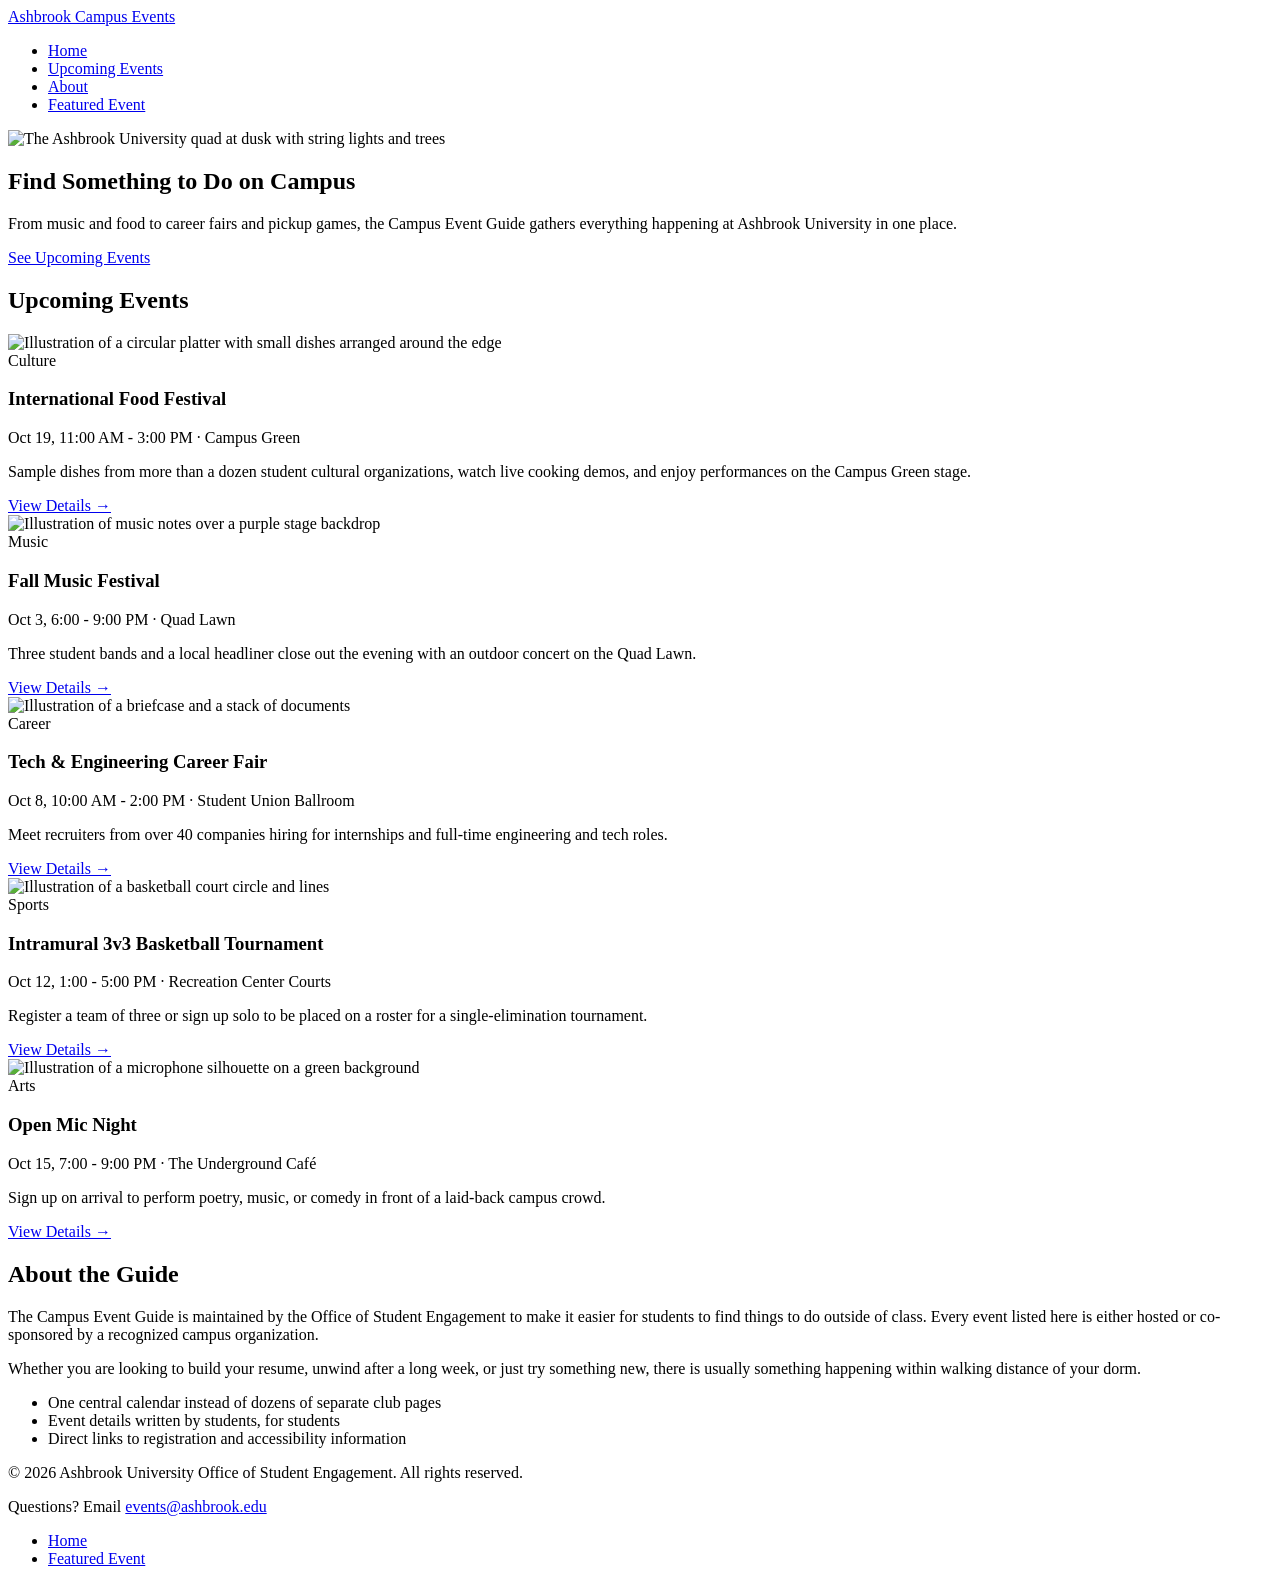
==== index.html @ 9178e4f9 "Structure" ====
<!DOCTYPE html>
<!--
  Name: [Pranav Bellie]
  Date: 09.18.2026
  CSC 372-01

  This is the index.html home page for the Ashbrook University Campus
  Event Guide, built for the Office of Student Engagement. It introduces
  the site, lists upcoming campus events in a grid, and explains what the
  guide offers students.
-->
<html lang="en">
<head>
  <meta charset="UTF-8">
  <meta name="viewport" content="width=device-width, initial-scale=1.0">
  <title>Campus Event Guide - Ashbrook University</title>
  <link rel="stylesheet" href="css/styles.css">
</head>
<body>

  <header id="site-header">
    <a id="logo" href="index.html">Ashbrook Campus Events</a>
    <nav aria-label="Primary">
      <ul>
        <li><a href="index.html">Home</a></li>
        <li><a href="#upcoming-events">Upcoming Events</a></li>
        <li><a href="#about">About</a></li>
        <li><a href="event.html">Featured Event</a></li>
      </ul>
    </nav>
  </header>

  <main>

    <section id="hero">
      <img src="images/hero.png" alt="The Ashbrook University quad at dusk with string lights and trees">
      <div id="hero-content">
        <h1>Find Something to Do on Campus</h1>
        <p>From music and food to career fairs and pickup games, the Campus Event Guide gathers everything happening at Ashbrook University in one place.</p>
        <a id="btn" href="#upcoming-events">See Upcoming Events</a>
      </div>
    </section>

    <section id="upcoming-events">
      <h2>Upcoming Events</h2>

      <div id="events-grid">

        <article class="event-card" id="featured-event">
          <img src="images/event-food.png" alt="Illustration of a circular platter with small dishes arranged around the edge">
          <div class="event-card-body">
            <span class="event-category">Culture</span>
            <h3>International Food Festival</h3>
            <p class="event-meta"><time datetime="2026-10-19T11:00">Oct 19, 11:00 AM - 3:00 PM</time> &middot; Campus Green</p>
            <p>Sample dishes from more than a dozen student cultural organizations, watch live cooking demos, and enjoy performances on the Campus Green stage.</p>
            <a class="card-link" href="event.html">View Details &rarr;</a>
          </div>
        </article>

        <article class="event-card">
          <img src="images/event-music.png" alt="Illustration of music notes over a purple stage backdrop">
          <div class="event-card-body">
            <span class="event-category">Music</span>
            <h3>Fall Music Festival</h3>
            <p class="event-meta"><time datetime="2026-10-03T18:00">Oct 3, 6:00 - 9:00 PM</time> &middot; Quad Lawn</p>
            <p>Three student bands and a local headliner close out the evening with an outdoor concert on the Quad Lawn.</p>
            <a class="card-link" href="#">View Details &rarr;</a>
          </div>
        </article>

        <article class="event-card">
          <img src="images/event-career.png" alt="Illustration of a briefcase and a stack of documents">
          <div class="event-card-body">
            <span class="event-category">Career</span>
            <h3>Tech &amp; Engineering Career Fair</h3>
            <p class="event-meta"><time datetime="2026-10-08T10:00">Oct 8, 10:00 AM - 2:00 PM</time> &middot; Student Union Ballroom</p>
            <p>Meet recruiters from over 40 companies hiring for internships and full-time engineering and tech roles.</p>
            <a class="card-link" href="#">View Details &rarr;</a>
          </div>
        </article>

        <article class="event-card">
          <img src="images/event-sports.png" alt="Illustration of a basketball court circle and lines">
          <div class="event-card-body">
            <span class="event-category">Sports</span>
            <h3>Intramural 3v3 Basketball Tournament</h3>
            <p class="event-meta"><time datetime="2026-10-12T13:00">Oct 12, 1:00 - 5:00 PM</time> &middot; Recreation Center Courts</p>
            <p>Register a team of three or sign up solo to be placed on a roster for a single-elimination tournament.</p>
            <a class="card-link" href="#">View Details &rarr;</a>
          </div>
        </article>

        <article class="event-card">
          <img src="images/event-openmic.png" alt="Illustration of a microphone silhouette on a green background">
          <div class="event-card-body">
            <span class="event-category">Arts</span>
            <h3>Open Mic Night</h3>
            <p class="event-meta"><time datetime="2026-10-15T19:00">Oct 15, 7:00 - 9:00 PM</time> &middot; The Underground Caf&eacute;</p>
            <p>Sign up on arrival to perform poetry, music, or comedy in front of a laid-back campus crowd.</p>
            <a class="card-link" href="#">View Details &rarr;</a>
          </div>
        </article>

      </div>
    </section>

    <section id="about">
      <h2>About the Guide</h2>
      <p>The Campus Event Guide is maintained by the Office of Student Engagement to make it easier for students to find things to do outside of class. Every event listed here is either hosted or co-sponsored by a recognized campus organization.</p>
      <p>Whether you are looking to build your resume, unwind after a long week, or just try something new, there is usually something happening within walking distance of your dorm.</p>
      <ul id="about-benefits">
        <li>One central calendar instead of dozens of separate club pages</li>
        <li>Event details written by students, for students</li>
        <li>Direct links to registration and accessibility information</li>
      </ul>
    </section>

  </main>

  <footer id="site-footer">
    <p>&copy; 2026 Ashbrook University Office of Student Engagement. All rights reserved.</p>
    <p>Questions? Email <a href="mailto:events@ashbrook.edu">events@ashbrook.edu</a></p>
    <nav aria-label="Footer">
      <ul>
        <li><a href="index.html">Home</a></li>
        <li><a href="event.html">Featured Event</a></li>
      </ul>
    </nav>
  </footer>

</body>
</html>
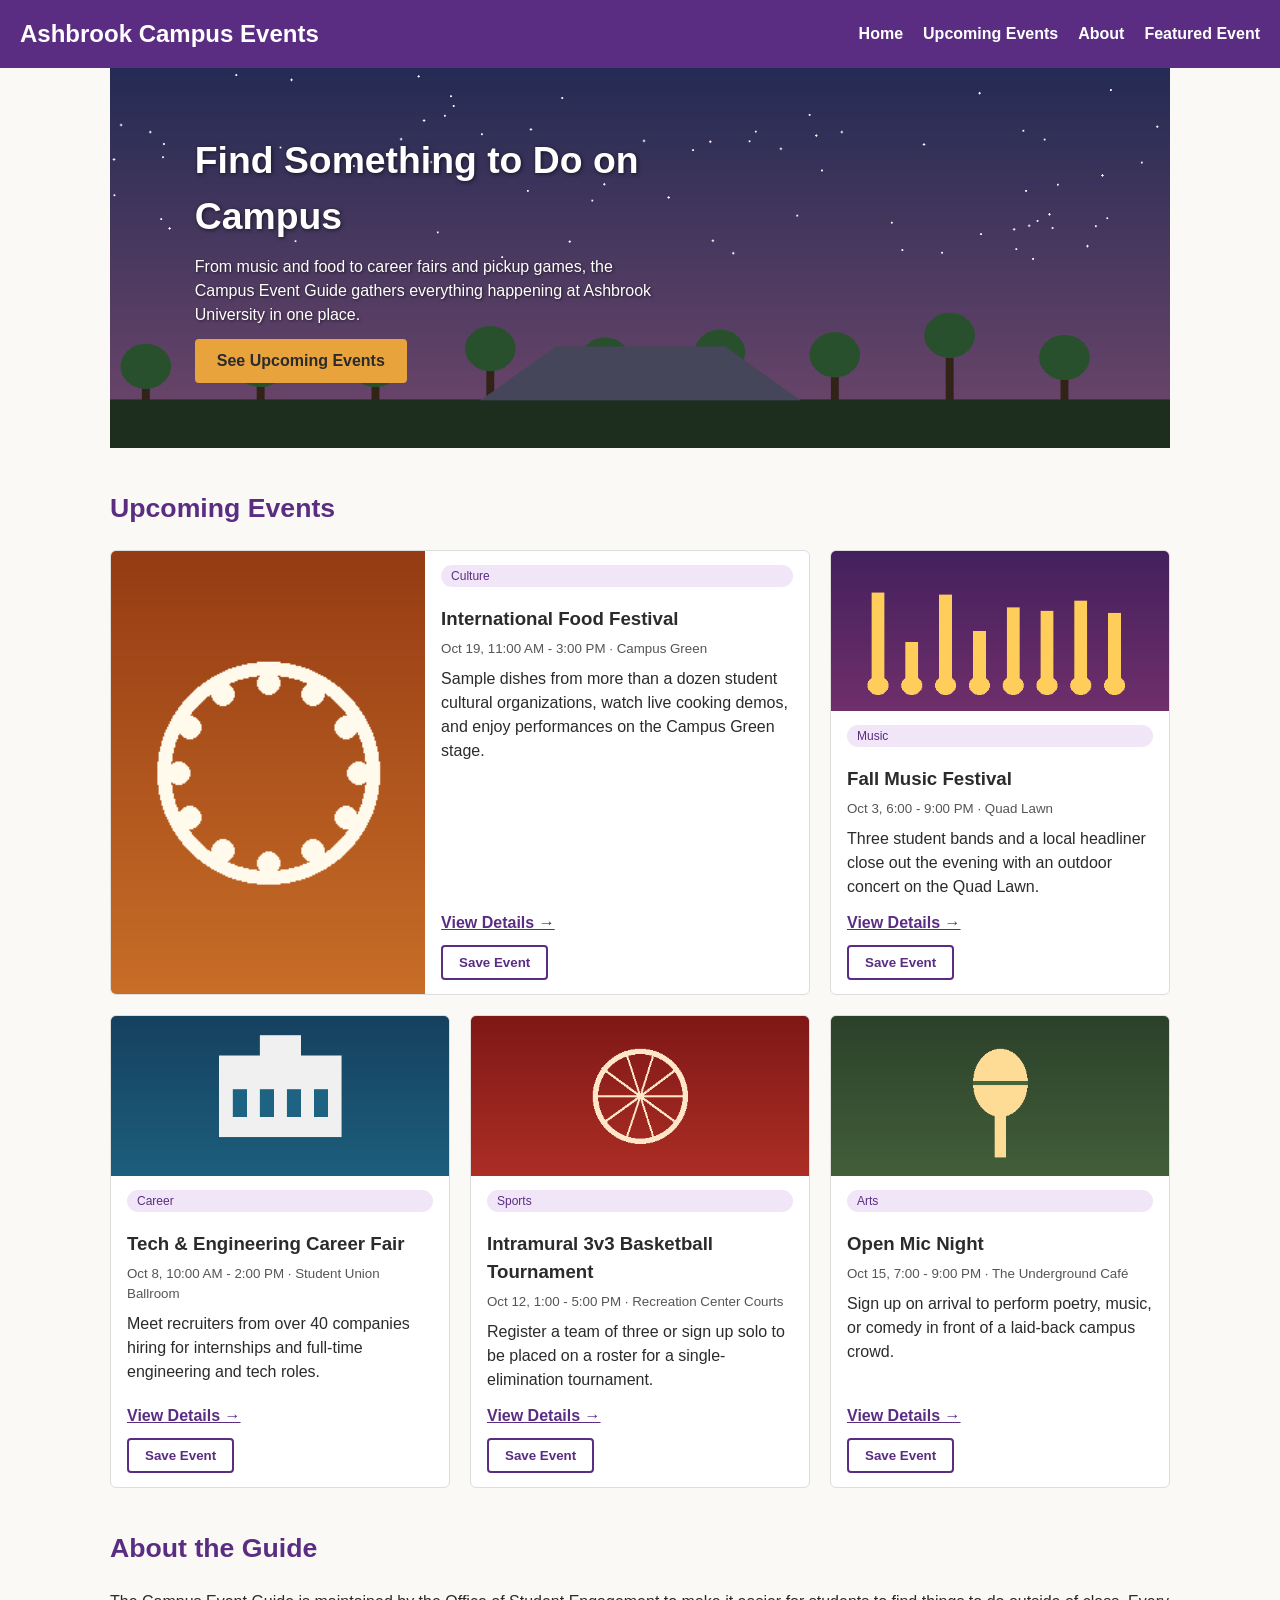
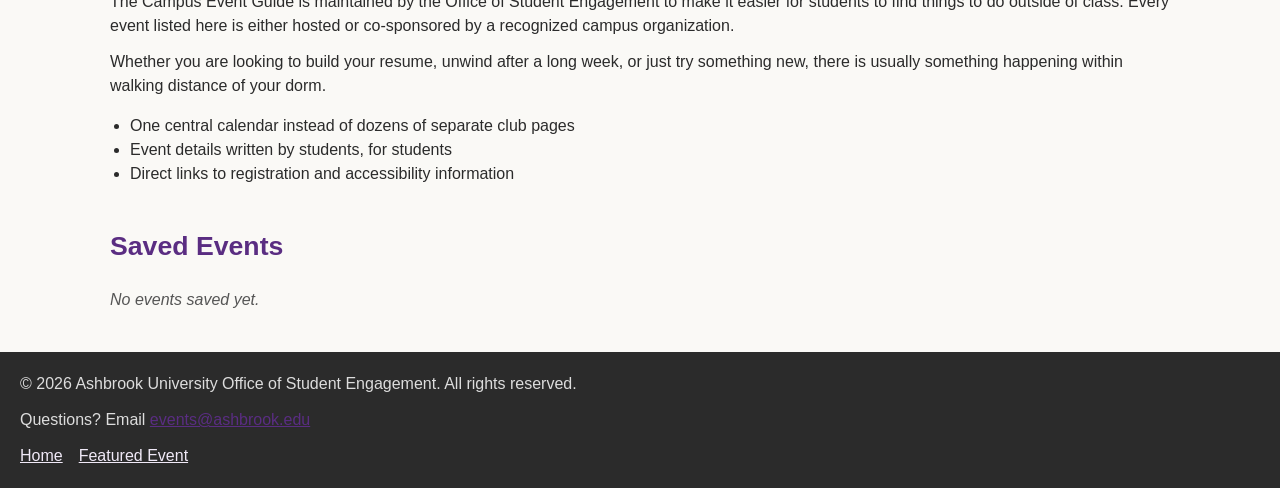
==== commit 2342ab65: "Add JavaScript save/remove event feature" ====
--- a/index.html
+++ b/index.html
@@ -15,6 +15,7 @@
   <meta name="viewport" content="width=device-width, initial-scale=1.0">
   <title>Campus Event Guide - Ashbrook University</title>
   <link rel="stylesheet" href="css/styles.css">
+  <script src="js/saved-events.js" defer></script>
 </head>
 <body>
 
--- a/css/styles.css
+++ b/css/styles.css
@@ -0,0 +1,383 @@
+/*
+  Name: [Pranav Bellie]
+  Date: 09.18.2026
+  CSC 372-01
+
+  This is the shared stylesheet for the Ashbrook University Campus Event
+  Guide. It styles index.html and event.html, including the shared header
+  and footer, the hero section, the upcoming-events grid, the event
+  detail two-column layout, and the related-events flexbox row.
+*/
+
+/* generic element selectors */
+* {
+  box-sizing: border-box;
+}
+
+body {
+  margin: 0;
+  font-family: "Segoe UI", Arial, sans-serif;
+  color: #2b2b2b;
+  background-color: #faf9f6;
+  line-height: 1.5;
+}
+
+main {
+  max-width: 1100px;
+  margin: 0 auto;
+  padding: 0 20px;
+}
+
+h1 {
+  font-size: 28pt;
+  margin: 0 0 10px 0;
+}
+
+h2 {
+  font-size: 20pt;
+  color: #5a2d82;
+  margin-top: 40px;
+}
+
+h3 {
+  font-size: 14pt;
+  margin: 10px 0 6px 0;
+}
+
+p {
+  margin: 0 0 12px 0;
+}
+
+img {
+  max-width: 100%;
+  display: block;
+}
+
+a {
+  color: #5a2d82;
+}
+
+/* context selectors */
+header nav ul {
+  list-style: none;
+  display: flex;
+  flex-wrap: wrap;
+  gap: 20px;
+  justify-content: flex-end;
+  align-items: center;
+  margin: 0;
+  padding: 0;
+}
+
+header nav a {
+  text-decoration: none;
+  color: #ffffff;
+  font-weight: bold;
+}
+
+footer nav ul {
+  list-style: none;
+  display: flex;
+  flex-wrap: wrap;
+  gap: 16px;
+  padding: 0;
+  margin: 8px 0 0 0;
+}
+
+footer nav a {
+  color: #f0e9f7;
+}
+
+/* classes (each used more than once across the site) */
+#site-header {
+  background-color: #5a2d82;
+  padding: 16px 20px;
+  display: flex;
+  flex-wrap: wrap;
+  justify-content: space-between;
+  align-items: center;
+  gap: 12px;
+}
+
+#logo {
+  color: #ffffff;
+  font-size: 18pt;
+  font-weight: bold;
+  text-decoration: none;
+}
+
+#btn {
+  display: inline-block;
+  background-color: #e8a33d;
+  color: #2b2b2b;
+  padding: 10px 22px;
+  border-radius: 4px;
+  text-decoration: none;
+  font-weight: bold;
+  border: none;
+}
+
+#btn:hover {
+  background-color: #d9922c;
+}
+
+.event-card {
+  border: 1px solid #ddd;
+  border-radius: 6px;
+  overflow: hidden;
+  background-color: #ffffff;
+  display: flex;
+  flex-direction: column;
+}
+
+.event-card img {
+  width: 100%;
+  height: 160px;
+  object-fit: cover;
+}
+
+.event-card-body {
+  padding: 14px 16px;
+  flex-grow: 1;
+  display: flex;
+  flex-direction: column;
+}
+
+.event-meta {
+  font-size: 10pt;
+  color: #555555;
+  margin-bottom: 8px;
+}
+
+.event-category {
+  display: inline-block;
+  background-color: #f0e6f8;
+  color: #5a2d82;
+  padding: 2px 10px;
+  border-radius: 12px;
+  font-size: 9pt;
+  margin-bottom: 8px;
+}
+
+.card-link {
+  margin-top: auto;
+  font-weight: bold;
+}
+
+.related-card {
+  flex: 1 1 220px;
+  max-width: 260px;
+}
+
+.save-btn {
+  margin-top: 10px;
+  align-self: flex-start;
+  background-color: #ffffff;
+  color: #5a2d82;
+  border: 2px solid #5a2d82;
+  border-radius: 4px;
+  padding: 8px 16px;
+  font-weight: bold;
+  cursor: pointer;
+}
+
+.save-btn:hover {
+  background-color: #f0e6f8;
+}
+
+.event-saved {
+  border: 3px solid #e8a33d;
+  background-color: #fff8ea;
+}
+
+.saved-event-item {
+  display: flex;
+  flex-direction: column;
+  gap: 2px;
+  padding: 10px 14px;
+  border: 1px solid #ddd;
+  border-radius: 4px;
+  margin-bottom: 10px;
+  background-color: #ffffff;
+}
+
+.saved-event-meta {
+  font-size: 10pt;
+  color: #555555;
+}
+
+/* ids (each appears exactly once per page) */
+#hero {
+  position: relative;
+  color: #ffffff;
+}
+
+#hero img {
+  width: 100%;
+  height: 380px;
+  object-fit: cover;
+}
+
+#hero-content {
+  position: absolute;
+  top: 50%;
+  left: 8%;
+  transform: translateY(-50%);
+  max-width: 480px;
+}
+
+#hero-content h1 {
+  text-shadow: 1px 1px 4px rgba(0, 0, 0, 0.6);
+}
+
+#hero-content p {
+  text-shadow: 1px 1px 3px rgba(0, 0, 0, 0.6);
+}
+
+#events-grid {
+  display: grid;
+  grid-template-columns: repeat(3, 1fr);
+  gap: 20px;
+  margin-bottom: 20px;
+}
+
+#featured-event {
+  grid-column: span 2;
+  flex-direction: row;
+}
+
+#featured-event img {
+  width: 45%;
+  height: auto;
+}
+
+#featured-event .event-card-body {
+  width: 55%;
+}
+
+#about {
+  margin-bottom: 40px;
+}
+
+#about-benefits {
+  padding-left: 20px;
+}
+
+#saved-events {
+  margin-bottom: 40px;
+}
+
+#saved-events-list {
+  list-style: none;
+  padding: 0;
+  margin: 0;
+}
+
+#no-saved-events-message {
+  color: #555555;
+  font-style: italic;
+}
+
+#event-intro {
+  display: grid;
+  grid-template-columns: 1fr 1fr;
+  gap: 24px;
+  align-items: center;
+  margin: 20px 0 30px 0;
+}
+
+#event-intro img {
+  border-radius: 6px;
+}
+
+#event-layout {
+  display: grid;
+  grid-template-columns: 2fr 1fr;
+  gap: 30px;
+  margin-bottom: 40px;
+}
+
+#event-sidebar {
+  background-color: #f0e6f8;
+  border-radius: 6px;
+  padding: 18px 20px;
+  align-self: start;
+}
+
+#event-sidebar dl {
+  margin: 0 0 16px 0;
+}
+
+#event-sidebar dt {
+  font-weight: bold;
+  color: #5a2d82;
+  margin-top: 10px;
+}
+
+#event-sidebar dd {
+  margin: 0;
+}
+
+#related-events {
+  display: flex;
+  flex-wrap: wrap;
+  gap: 18px;
+  justify-content: flex-start;
+  margin-bottom: 40px;
+}
+
+#site-footer {
+  background-color: #2b2b2b;
+  color: #dddddd;
+  padding: 20px;
+  margin-top: 40px;
+}
+
+/* media queries - responsive behavior */
+@media (max-width: 900px) {
+  #events-grid {
+    grid-template-columns: repeat(2, 1fr);
+  }
+
+  #featured-event {
+    grid-column: span 2;
+    flex-direction: column;
+  }
+
+  #featured-event img,
+  #featured-event .event-card-body {
+    width: 100%;
+  }
+
+  #event-layout {
+    grid-template-columns: 1fr;
+  }
+
+  #event-sidebar {
+    order: 2;
+  }
+
+  #event-intro {
+    grid-template-columns: 1fr;
+  }
+}
+
+@media (max-width: 600px) {
+  #events-grid {
+    grid-template-columns: 1fr;
+  }
+
+  header nav ul {
+    justify-content: flex-start;
+  }
+
+  #hero-content {
+    left: 5%;
+    right: 5%;
+    max-width: none;
+  }
+
+  h1 {
+    font-size: 22pt;
+  }
+}
